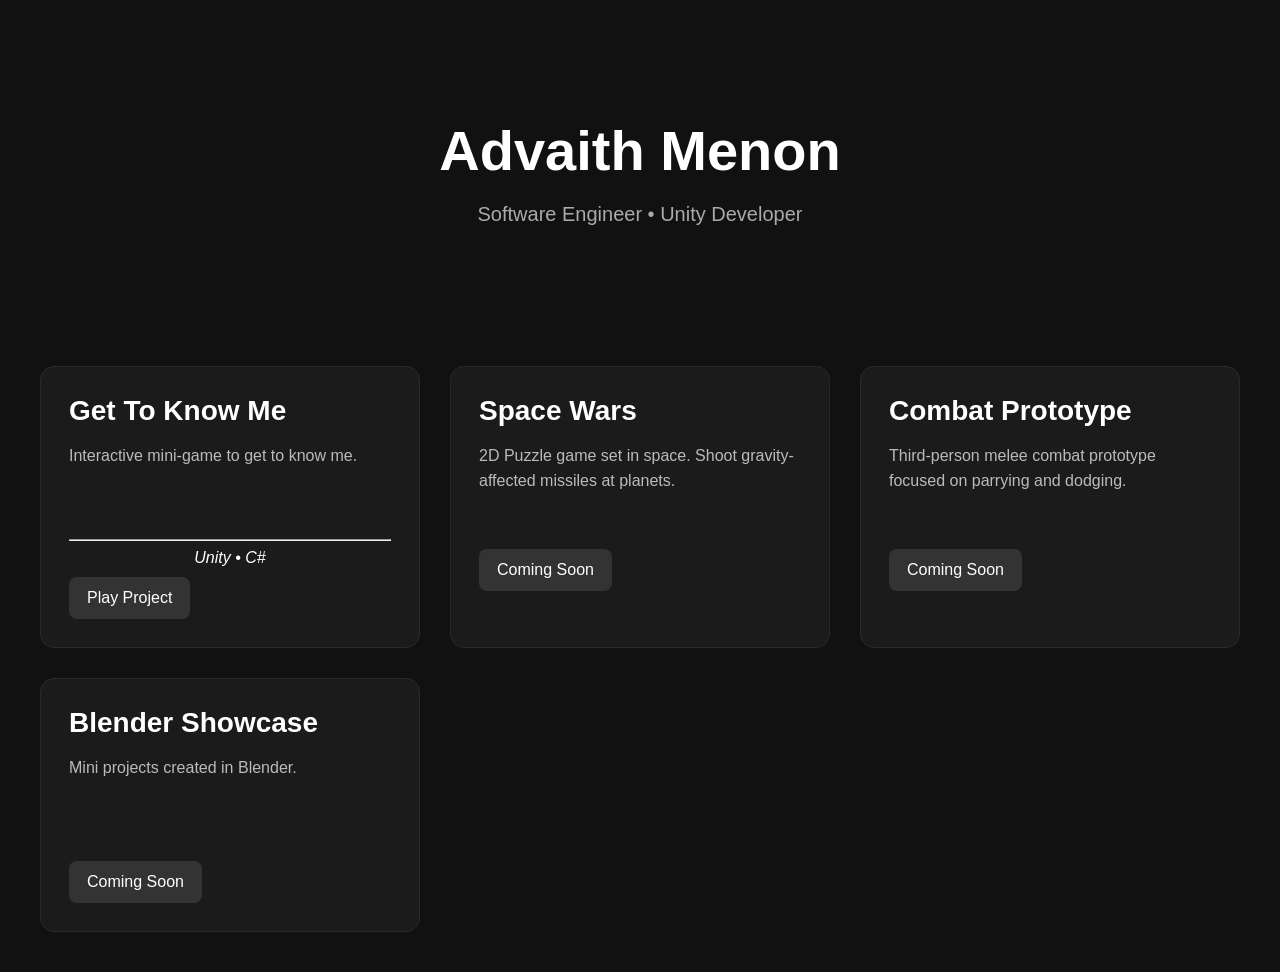
==== index.html @ 6e2e891b "Imrpoving cards" ====
<!DOCTYPE html>
<html lang="en">
<head>
    <meta charset="UTF-8">
    <meta name="viewport" content="width=device-width, initial-scale=1.0">
    <title>Advaith Menon | Portfolio</title>
    <link rel="stylesheet" href="style.css">
</head>
<body>

    <header>
        <h1>Advaith Menon</h1>
        <p>Software Engineer • Unity Developer</p>
    </header>

    <main class="projects-grid">

    <div class="project-card">
        <h2>Get To Know Me</h2>

        <p>
            Interactive mini-game to get to know me.
        </p>
        <hr>
        <center><i>Unity • C#</i></center> 
        <a href="/GetToKnowMe/">Play Project</a>
               
    </div>

    <div class="project-card">
        <h2>Space Wars</h2>

        <p>
            2D Puzzle game set in space. Shoot gravity-affected missiles at planets. 
        </p>

        <a href="#">Coming Soon</a>
    </div>

    <div class="project-card">
        <h2>Combat Prototype</h2>

        <p>
            Third-person melee combat prototype focused on parrying and dodging.
        </p>

        <a href="#">Coming Soon</a>
    </div>

    <div class="project-card">
        <h2>Blender Showcase</h2>

        <p>
            Mini projects created in Blender.
        </p>

        <a href="#">Coming Soon</a>
    </div>

</main>

</body>
</html>
---- style.css ----
body {
    background: #111;
    color: white;
    font-family: Arial, sans-serif;
    margin: 0;
}

header {
    text-align: center;
    padding: 80px 20px;
}

header h1 {
    font-size: 56px;
    margin-bottom: 10px;
}

header p {
    color: #aaa;
    font-size: 20px;
}

.projects-grid {
    display: grid;
    grid-template-columns: repeat(auto-fit, minmax(320px, 1fr));
    gap: 30px;

    padding: 40px;
    max-width: 1400px;
    margin: auto;
}

.project-card {
    background: #1b1b1b;
    border-radius: 14px;

    padding: 28px;

    transition:
        transform 0.2s ease,
        box-shadow 0.2s ease;

    border: 1px solid #2a2a2a;
}

.project-card:hover {
    transform: translateY(-6px);

    box-shadow:
        0 10px 30px rgba(0,0,0,0.4);
}

.project-card h2 {
    margin-top: 0;
    margin-bottom: 14px;

    font-size: 28px;
}

.project-card p {
    color: #bbb;

    line-height: 1.6;

    min-height: 80px;
}

.project-card a {
    display: inline-block;

    margin-top: 10px;

    background: #333;

    color: white;

    padding: 12px 18px;

    border-radius: 8px;

    text-decoration: none;

    transition: background 0.2s ease;
}

.project-card a:hover {
    background: #555;
}
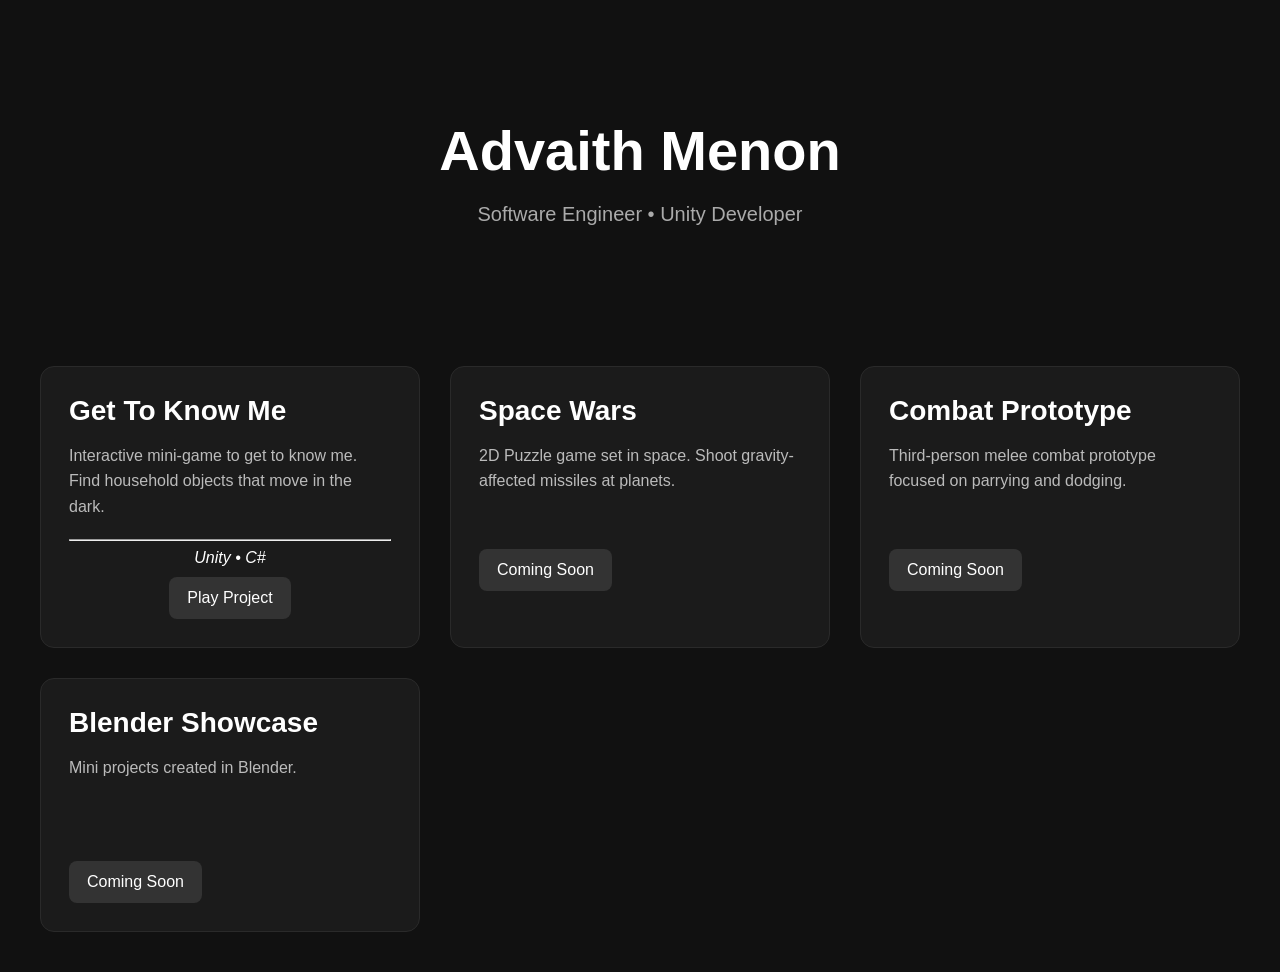
==== commit f5c29406: "Improved text" ====
--- a/index.html
+++ b/index.html
@@ -20,10 +20,11 @@
 
         <p>
             Interactive mini-game to get to know me.
+            Find household objects that move in the dark.
         </p>
         <hr>
         <center><i>Unity • C#</i></center> 
-        <a href="/GetToKnowMe/">Play Project</a>
+        <center><a href="/GetToKnowMe/">Play Project</a></center>
                
     </div>
 
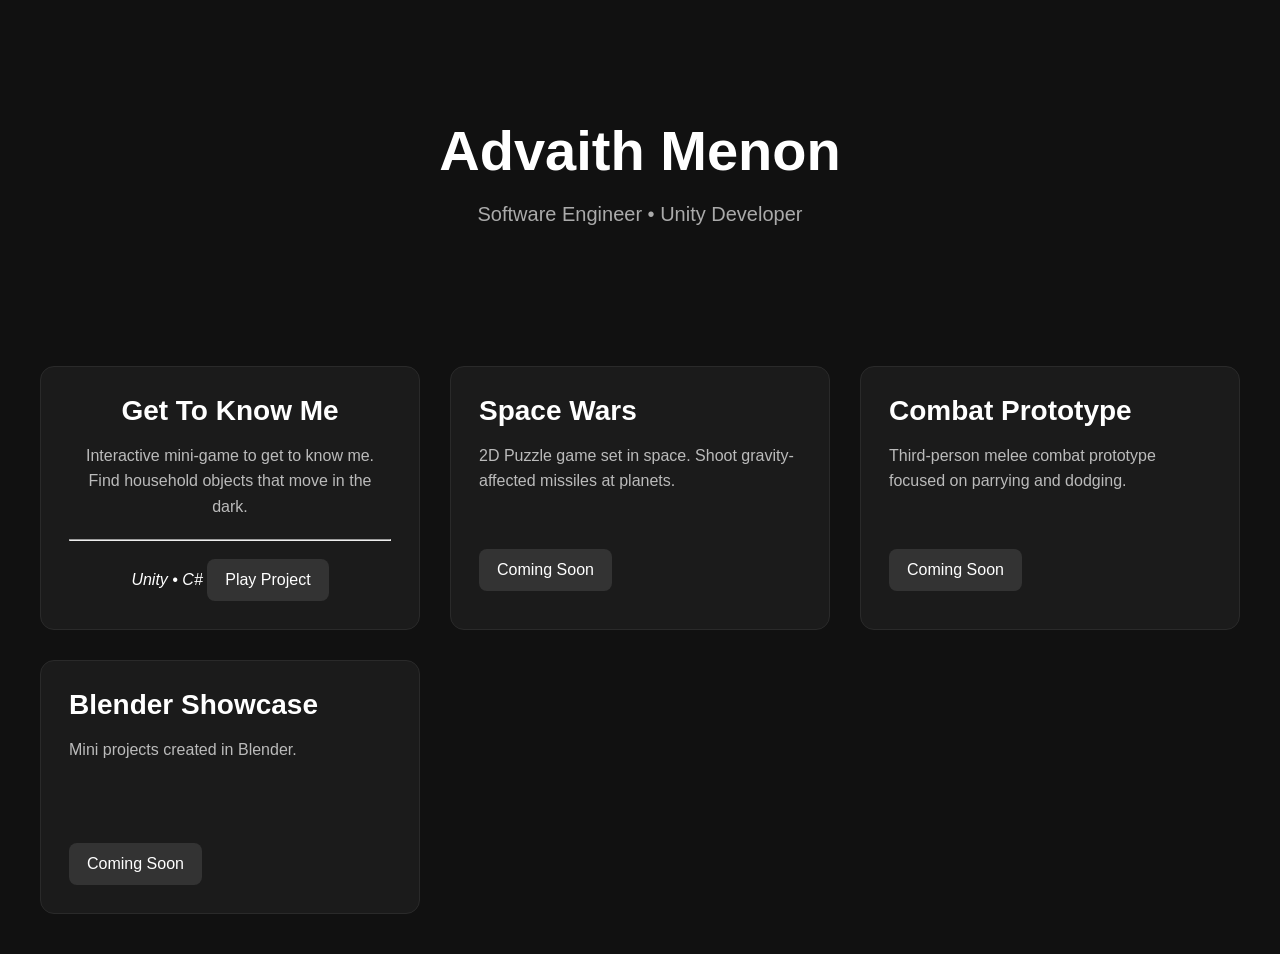
==== commit 09f2bef9: "Testing out center aligned" ====
--- a/index.html
+++ b/index.html
@@ -16,6 +16,7 @@
     <main class="projects-grid">
 
     <div class="project-card">
+    <center>
         <h2>Get To Know Me</h2>
 
         <p>
@@ -23,8 +24,9 @@
             Find household objects that move in the dark.
         </p>
         <hr>
-        <center><i>Unity • C#</i></center> 
-        <center><a href="/GetToKnowMe/">Play Project</a></center>
+        <i>Unity • C#</i> 
+        <a href="/GetToKnowMe/">Play Project</a>
+        </center>
                
     </div>
 
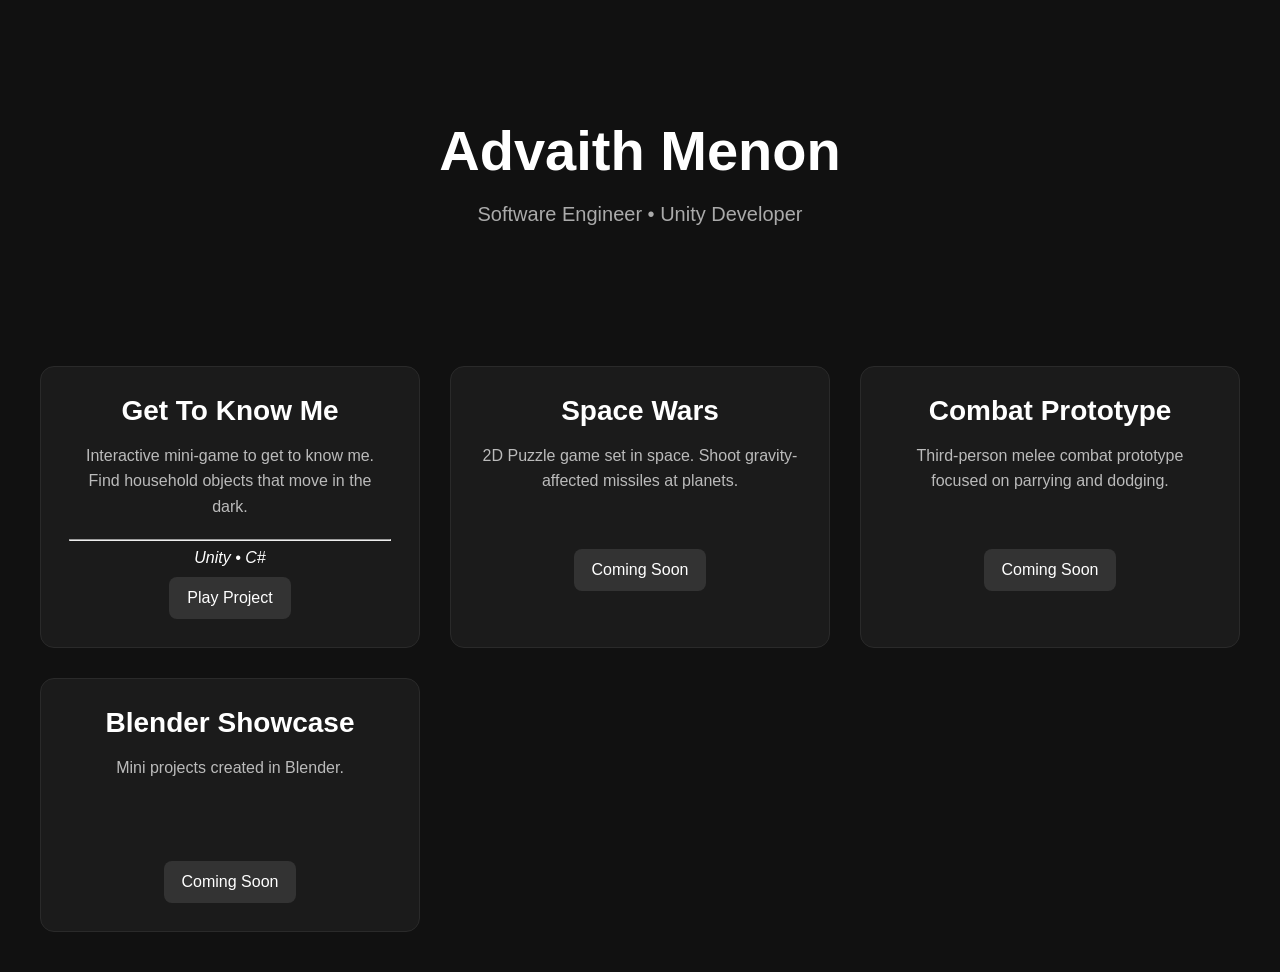
==== commit 576aab57: "Center align everything" ====
--- a/index.html
+++ b/index.html
@@ -16,7 +16,6 @@
     <main class="projects-grid">
 
     <div class="project-card">
-    <center>
         <h2>Get To Know Me</h2>
 
         <p>
@@ -24,10 +23,8 @@
             Find household objects that move in the dark.
         </p>
         <hr>
-        <i>Unity • C#</i> 
-        <a href="/GetToKnowMe/">Play Project</a>
-        </center>
-               
+        <i>Unity • C#</i><br>
+        <a href="/GetToKnowMe/">Play Project</a>               
     </div>
 
     <div class="project-card">
--- a/style.css
+++ b/style.css
@@ -31,6 +31,7 @@
 }
 
 .project-card {
+    text-align: center;
     background: #1b1b1b;
     border-radius: 14px;
 
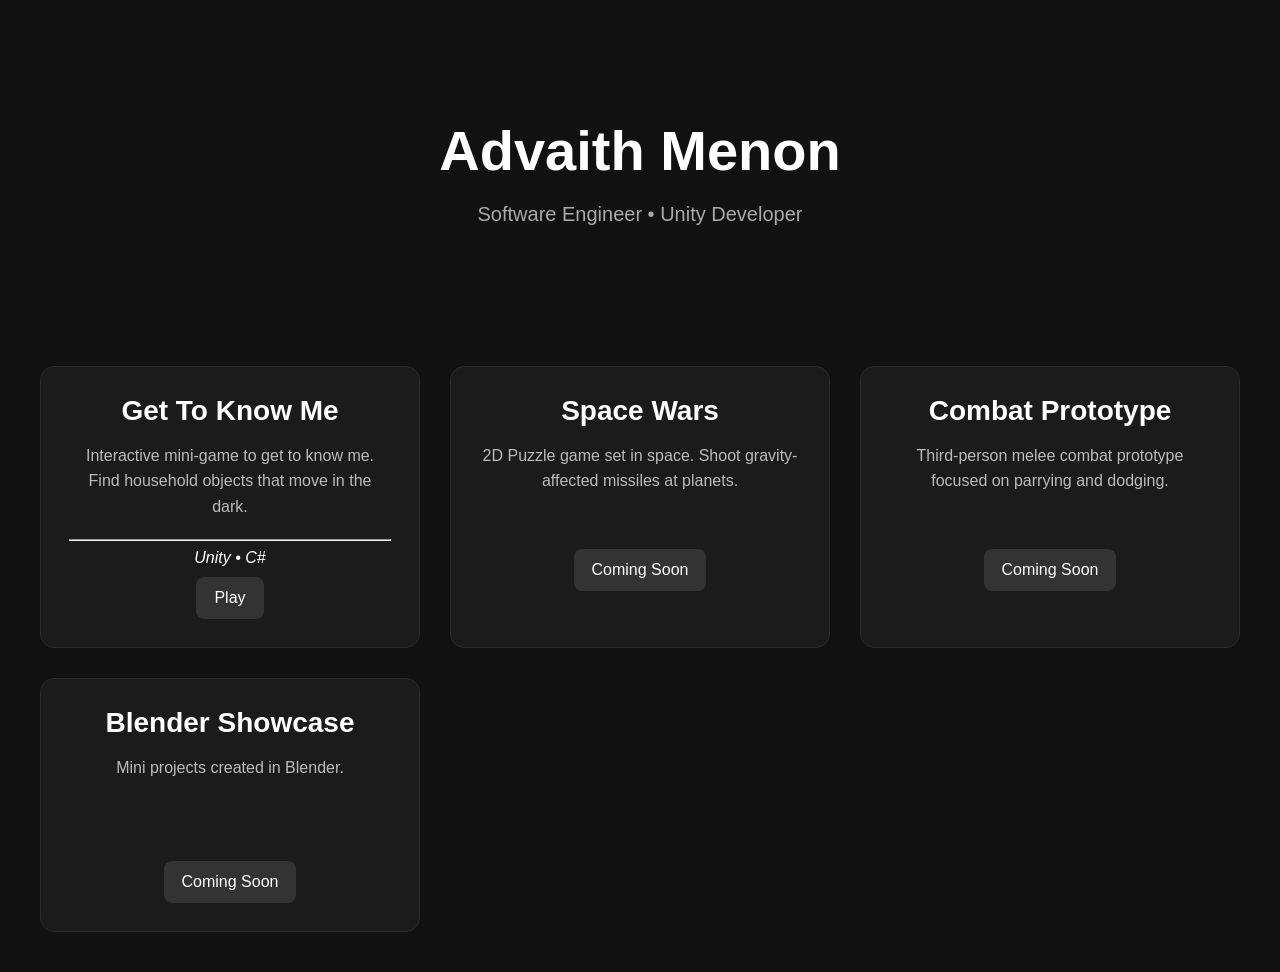
==== commit 11500986: "Fixing text center" ====
--- a/index.html
+++ b/index.html
@@ -24,7 +24,7 @@
         </p>
         <hr>
         <i>Unity • C#</i><br>
-        <a href="/GetToKnowMe/">Play Project</a>               
+        <a href="/GetToKnowMe/">Play</a>               
     </div>
 
     <div class="project-card">
--- a/style.css
+++ b/style.css
@@ -31,7 +31,6 @@
 }
 
 .project-card {
-    text-align: center;
     background: #1b1b1b;
     border-radius: 14px;
 
@@ -42,6 +41,7 @@
         box-shadow 0.2s ease;
 
     border: 1px solid #2a2a2a;
+    text-align: center;
 }
 
 .project-card:hover {
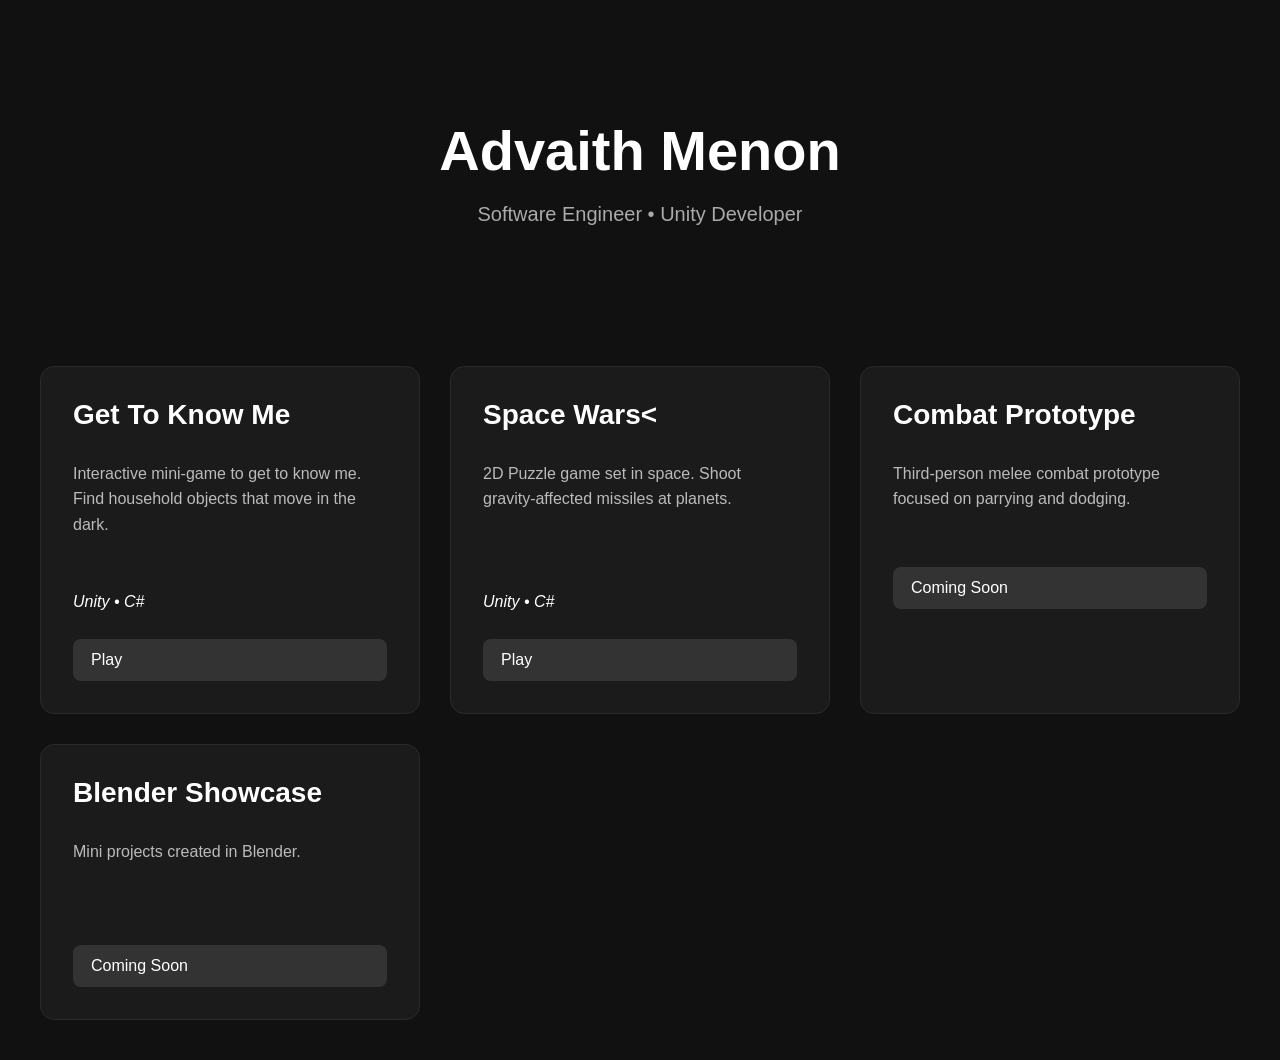
==== commit 93694515: "Left aligning everything" ====
--- a/index.html
+++ b/index.html
@@ -22,19 +22,22 @@
             Interactive mini-game to get to know me.
             Find household objects that move in the dark.
         </p>
-        <hr>
+        <br><br>
         <i>Unity • C#</i><br>
         <a href="/GetToKnowMe/">Play</a>               
     </div>
 
     <div class="project-card">
-        <h2>Space Wars</h2>
+
+        <h2>Space Wars<</h2>
 
         <p>
-            2D Puzzle game set in space. Shoot gravity-affected missiles at planets. 
+            2D Puzzle game set in space. Shoot gravity-affected missiles at planets.
         </p>
-
-        <a href="#">Coming Soon</a>
+        <br><br>
+        <i>Unity • C#</i>
+        <br>
+        <a href="#">Play</a>
     </div>
 
     <div class="project-card">
--- a/style.css
+++ b/style.css
@@ -34,14 +34,14 @@
     background: #1b1b1b;
     border-radius: 14px;
 
-    padding: 28px;
-
+    padding: 32px;
+    border: 1px solid #2a2a2a;
     transition:
         transform 0.2s ease,
         box-shadow 0.2s ease;
 
-    border: 1px solid #2a2a2a;
-    text-align: center;
+    display: flex;
+    flex-direction: column;
 }
 
 .project-card:hover {
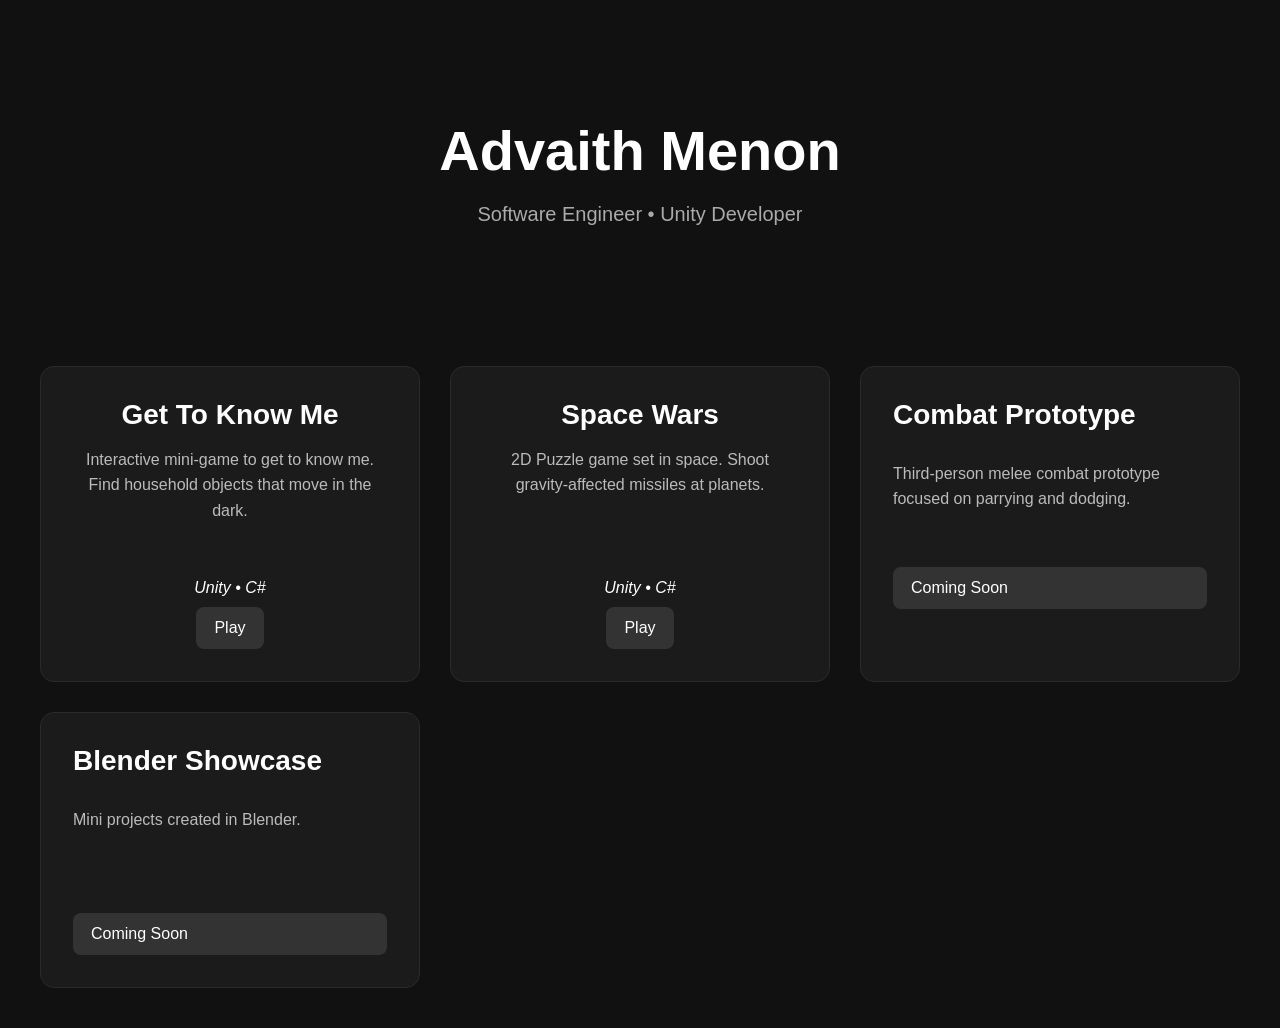
==== commit 43b54db7: "fixing" ====
--- a/index.html
+++ b/index.html
@@ -16,28 +16,31 @@
     <main class="projects-grid">
 
     <div class="project-card">
-        <h2>Get To Know Me</h2>
+        <center>
+            <h2>Get To Know Me</h2>
 
-        <p>
-            Interactive mini-game to get to know me.
-            Find household objects that move in the dark.
-        </p>
-        <br><br>
-        <i>Unity • C#</i><br>
-        <a href="/GetToKnowMe/">Play</a>               
+            <p>
+                Interactive mini-game to get to know me.
+                Find household objects that move in the dark.
+            </p>
+            <br><br>
+            <i>Unity • C#</i><br>
+            <a href="/GetToKnowMe/">Play</a>
+        </center>
     </div>
 
     <div class="project-card">
+        <center>
+            <h2>Space Wars</h2>
 
-        <h2>Space Wars<</h2>
-
-        <p>
-            2D Puzzle game set in space. Shoot gravity-affected missiles at planets.
-        </p>
-        <br><br>
-        <i>Unity • C#</i>
-        <br>
-        <a href="#">Play</a>
+            <p>
+                2D Puzzle game set in space. Shoot gravity-affected missiles at planets.
+            </p>
+            <br><br>
+            <i>Unity • C#</i>
+            <br>
+            <a href="#">Play</a>
+        </center>
     </div>
 
     <div class="project-card">
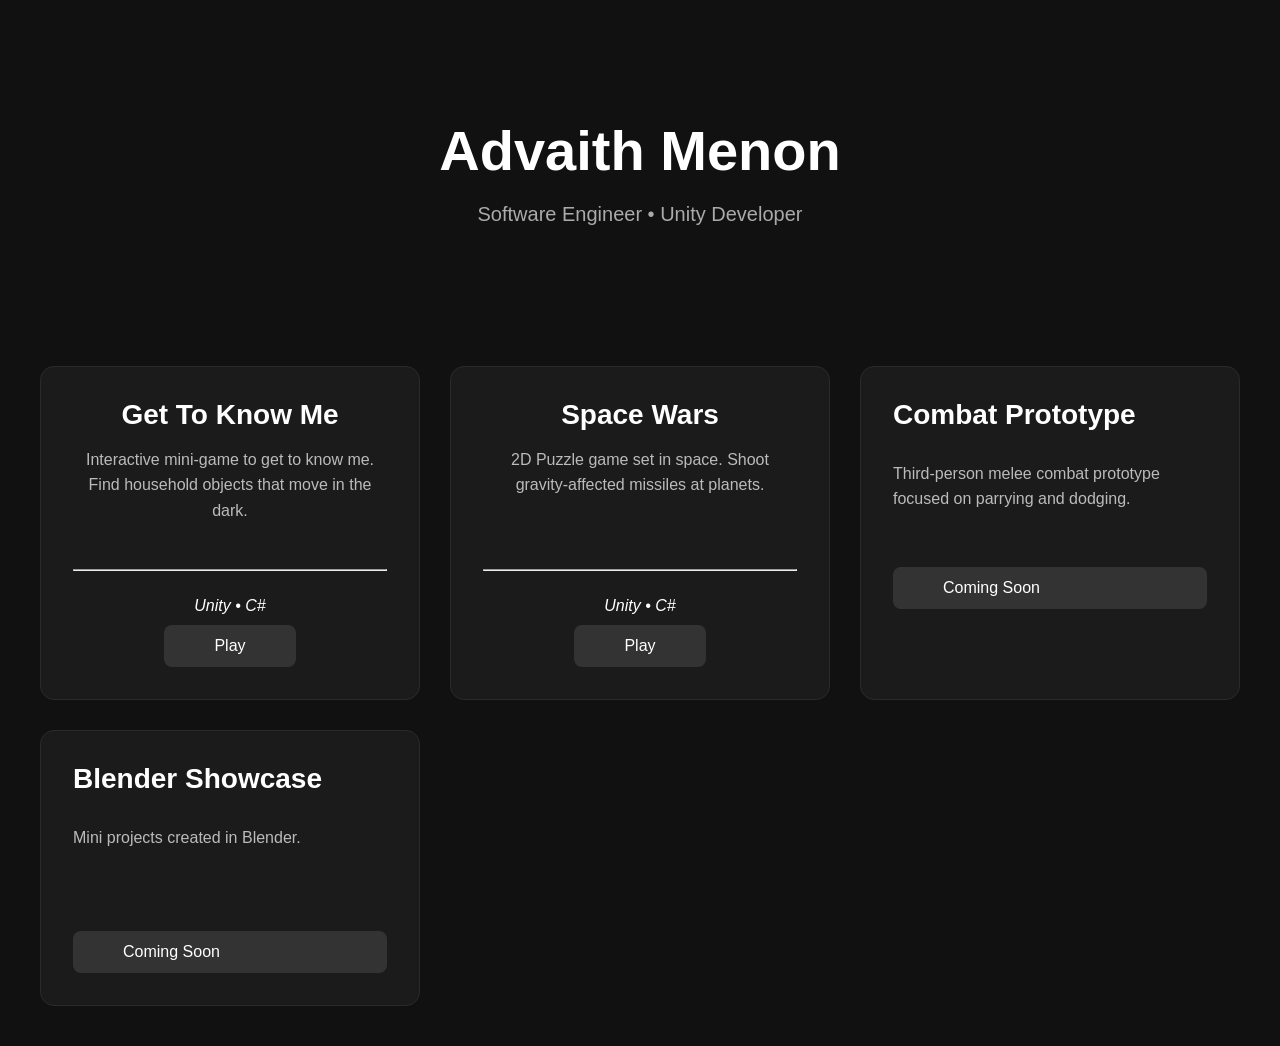
==== commit 1966ff15: "added separation" ====
--- a/index.html
+++ b/index.html
@@ -23,7 +23,7 @@
                 Interactive mini-game to get to know me.
                 Find household objects that move in the dark.
             </p>
-            <br><br>
+            <br><hr><br>
             <i>Unity • C#</i><br>
             <a href="/GetToKnowMe/">Play</a>
         </center>
@@ -36,7 +36,7 @@
             <p>
                 2D Puzzle game set in space. Shoot gravity-affected missiles at planets.
             </p>
-            <br><br>
+            <br><hr><br>
             <i>Unity • C#</i>
             <br>
             <a href="#">Play</a>
--- a/style.css
+++ b/style.css
@@ -75,7 +75,7 @@
 
     color: white;
 
-    padding: 12px 18px;
+    padding: 12px 50px;
 
     border-radius: 8px;
 
